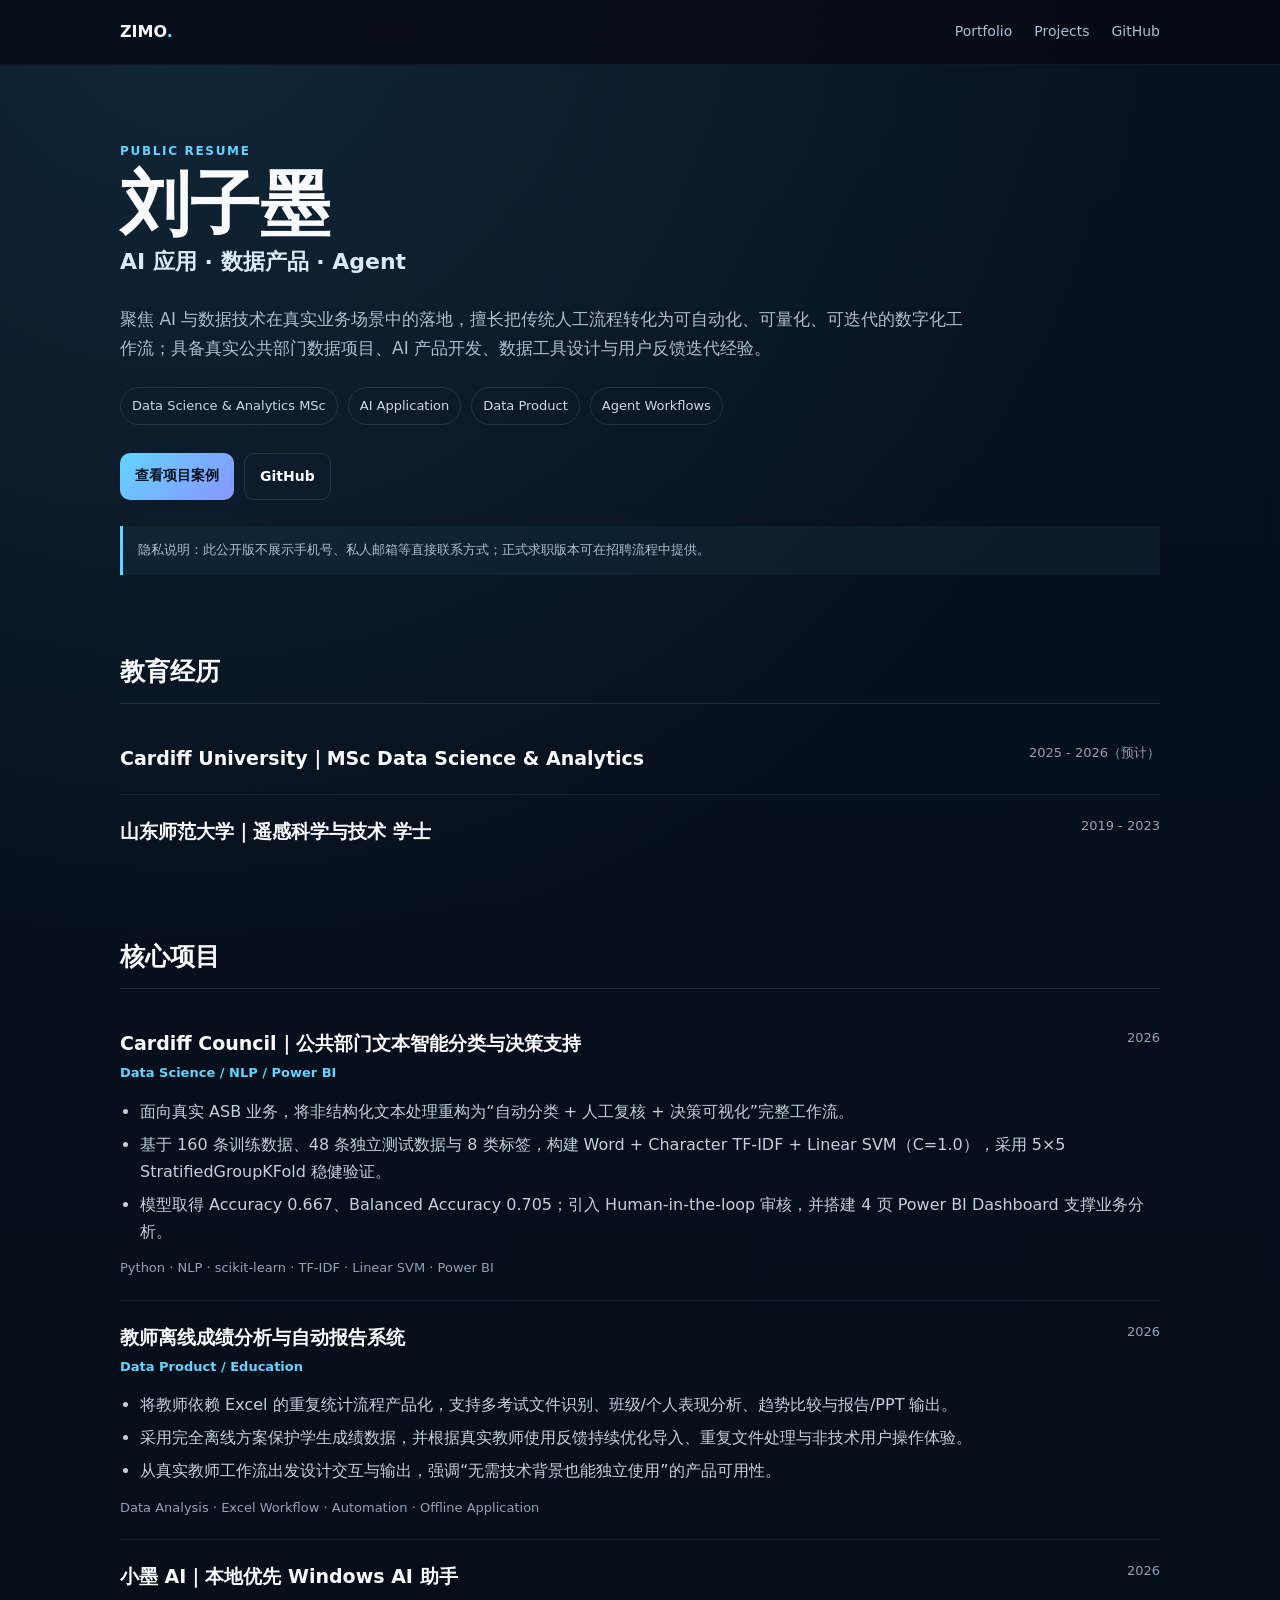
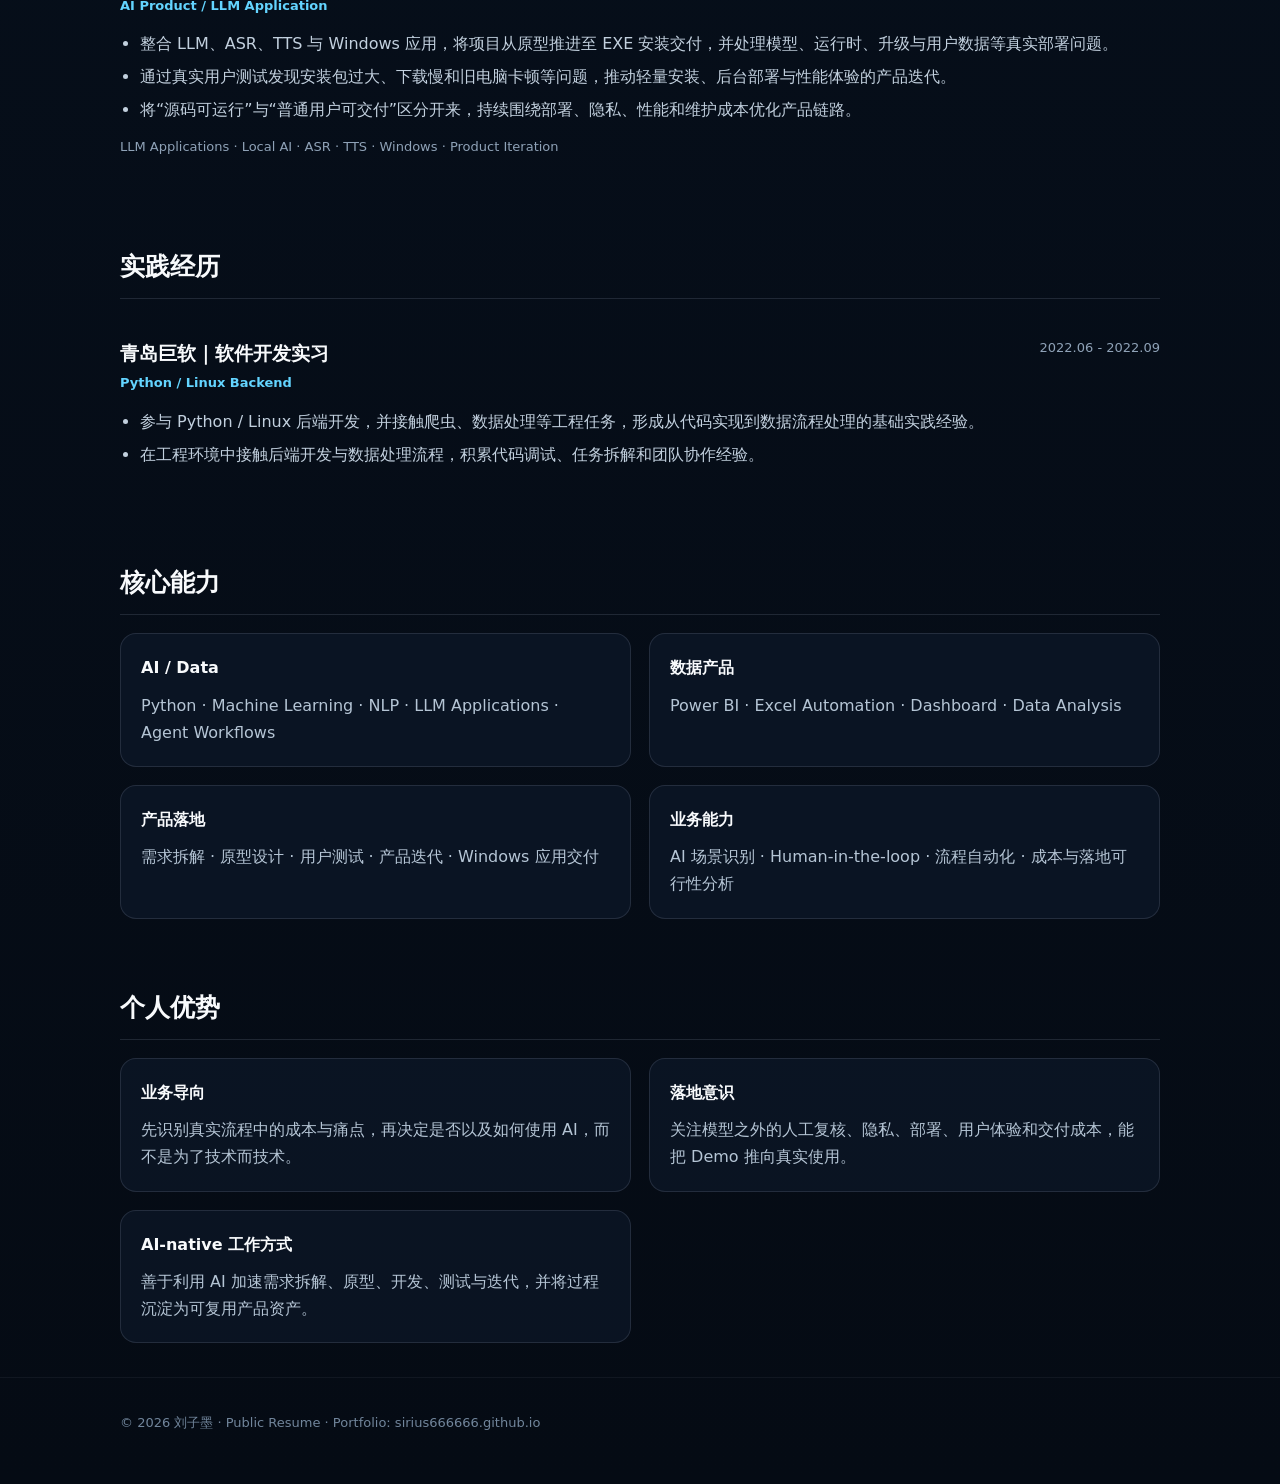
==== resume.html @ 736d96eb "Add public resume without phone or email" ====
<!doctype html>
<html lang="zh-CN">
<head>
<meta charset="utf-8" />
<meta name="viewport" content="width=device-width,initial-scale=1" />
<meta name="description" content="刘子墨公开版简历｜AI应用 · 数据产品 · Agent" />
<title>刘子墨｜Resume</title>
<style>
:root{--bg:#07111f;--panel:#0c1a2b;--line:rgba(148,163,184,.18);--text:#f8fafc;--muted:#aebed2;--accent:#63d4ff;--max:1040px}*{box-sizing:border-box}body{margin:0;color:var(--text);font-family:Inter,ui-sans-serif,system-ui,-apple-system,BlinkMacSystemFont,"Segoe UI","PingFang SC","Microsoft YaHei",sans-serif;background:radial-gradient(circle at 15% 0,rgba(99,212,255,.11),transparent 30%),linear-gradient(180deg,#07111f,#050b14);line-height:1.7}a{color:inherit;text-decoration:none}.wrap{width:min(var(--max),calc(100% - 36px));margin:auto}nav{position:sticky;top:0;z-index:10;background:rgba(5,11,20,.8);backdrop-filter:blur(14px);border-bottom:1px solid rgba(148,163,184,.08)}.nav{height:64px;display:flex;align-items:center;justify-content:space-between}.brand{font-weight:850}.brand span{color:var(--accent)}.links{display:flex;gap:22px;color:var(--muted);font-size:14px}.links a:hover{color:#fff}.hero{padding:76px 0 42px}.kicker{color:var(--accent);font-size:12px;font-weight:850;letter-spacing:.14em;text-transform:uppercase}.hero h1{font-size:clamp(44px,7vw,70px);margin:8px 0 4px;line-height:1}.role{font-size:22px;color:#dce9f7;font-weight:750}.summary{margin-top:24px;max-width:860px;color:var(--muted);font-size:17px}.meta{display:flex;flex-wrap:wrap;gap:10px;margin-top:24px}.pill{padding:7px 11px;border:1px solid var(--line);border-radius:999px;color:#cbd9e8;font-size:13px}.notice{margin:26px 0 0;padding:13px 15px;border-left:3px solid var(--accent);background:rgba(99,212,255,.05);color:#aebed2;font-size:13px}.section{padding:34px 0}.section h2{font-size:25px;margin:0 0 18px;border-bottom:1px solid var(--line);padding-bottom:10px}.item{padding:20px 0;border-bottom:1px solid rgba(148,163,184,.10)}.item:last-child{border-bottom:0}.item-head{display:flex;justify-content:space-between;gap:18px;align-items:start}.item h3{font-size:19px;margin:0}.sub{color:var(--accent);font-size:13px;font-weight:750;margin-top:3px}.date{color:#8fa2b7;font-size:13px;white-space:nowrap}.item ul{margin:13px 0 0;padding-left:20px;color:#c2d0de}.item li{margin:6px 0}.tech{margin-top:12px;color:#8fa2b7;font-size:13px}.two{display:grid;grid-template-columns:1fr 1fr;gap:18px}.box{padding:20px;border:1px solid var(--line);border-radius:16px;background:rgba(15,27,45,.58)}.box h3{margin:0 0 10px;font-size:16px}.box p{margin:0;color:#b5c5d5}.actions{display:flex;gap:10px;flex-wrap:wrap;margin-top:28px}.btn{padding:11px 15px;border-radius:10px;border:1px solid var(--line);font-weight:750;font-size:14px}.primary{background:linear-gradient(135deg,#63d4ff,#8994ff);color:#06111c;border:0}footer{padding:34px 0 50px;color:#71859b;font-size:13px;border-top:1px solid rgba(148,163,184,.08)}@media(max-width:720px){.item-head{display:block}.date{margin-top:4px}.two{grid-template-columns:1fr}.links{gap:14px}.hero{padding-top:54px}}
</style>
</head>
<body>
<nav><div class="wrap nav"><div class="brand">ZIMO<span>.</span></div><div class="links"><a href="index.html">Portfolio</a><a href="index.html#work">Projects</a><a href="https://github.com/Sirius666666" target="_blank" rel="noreferrer">GitHub</a></div></div></nav>
<main class="wrap">
<section class="hero">
<div class="kicker">Public Resume</div>
<h1>刘子墨</h1>
<div class="role">AI 应用 · 数据产品 · Agent</div>
<p class="summary">聚焦 AI 与数据技术在真实业务场景中的落地，擅长把传统人工流程转化为可自动化、可量化、可迭代的数字化工作流；具备真实公共部门数据项目、AI 产品开发、数据工具设计与用户反馈迭代经验。</p>
<div class="meta"><span class="pill">Data Science & Analytics MSc</span><span class="pill">AI Application</span><span class="pill">Data Product</span><span class="pill">Agent Workflows</span></div>
<div class="actions"><a class="btn primary" href="index.html#work">查看项目案例</a><a class="btn" href="https://github.com/Sirius666666" target="_blank" rel="noreferrer">GitHub</a></div>
<div class="notice">隐私说明：此公开版不展示手机号、私人邮箱等直接联系方式；正式求职版本可在招聘流程中提供。</div>
</section>
<section class="section"><h2>教育经历</h2>
<div class="item"><div class="item-head"><div><h3>Cardiff University｜MSc Data Science & Analytics</h3></div><div class="date">2025 - 2026（预计）</div></div></div>
<div class="item"><div class="item-head"><div><h3>山东师范大学｜遥感科学与技术 学士</h3></div><div class="date">2019 - 2023</div></div></div>
</section>
<section class="section"><h2>核心项目</h2>
<div class="item"><div class="item-head"><div><h3>Cardiff Council｜公共部门文本智能分类与决策支持</h3><div class="sub">Data Science / NLP / Power BI</div></div><div class="date">2026</div></div><ul><li>面向真实 ASB 业务，将非结构化文本处理重构为“自动分类 + 人工复核 + 决策可视化”完整工作流。</li><li>基于 160 条训练数据、48 条独立测试数据与 8 类标签，构建 Word + Character TF-IDF + Linear SVM（C=1.0），采用 5×5 StratifiedGroupKFold 稳健验证。</li><li>模型取得 Accuracy 0.667、Balanced Accuracy 0.705；引入 Human-in-the-loop 审核，并搭建 4 页 Power BI Dashboard 支撑业务分析。</li></ul><div class="tech">Python · NLP · scikit-learn · TF-IDF · Linear SVM · Power BI</div></div>
<div class="item"><div class="item-head"><div><h3>教师离线成绩分析与自动报告系统</h3><div class="sub">Data Product / Education</div></div><div class="date">2026</div></div><ul><li>将教师依赖 Excel 的重复统计流程产品化，支持多考试文件识别、班级/个人表现分析、趋势比较与报告/PPT 输出。</li><li>采用完全离线方案保护学生成绩数据，并根据真实教师使用反馈持续优化导入、重复文件处理与非技术用户操作体验。</li><li>从真实教师工作流出发设计交互与输出，强调“无需技术背景也能独立使用”的产品可用性。</li></ul><div class="tech">Data Analysis · Excel Workflow · Automation · Offline Application</div></div>
<div class="item"><div class="item-head"><div><h3>小墨 AI｜本地优先 Windows AI 助手</h3><div class="sub">AI Product / LLM Application</div></div><div class="date">2026</div></div><ul><li>整合 LLM、ASR、TTS 与 Windows 应用，将项目从原型推进至 EXE 安装交付，并处理模型、运行时、升级与用户数据等真实部署问题。</li><li>通过真实用户测试发现安装包过大、下载慢和旧电脑卡顿等问题，推动轻量安装、后台部署与性能体验的产品迭代。</li><li>将“源码可运行”与“普通用户可交付”区分开来，持续围绕部署、隐私、性能和维护成本优化产品链路。</li></ul><div class="tech">LLM Applications · Local AI · ASR · TTS · Windows · Product Iteration</div></div>
</section>
<section class="section"><h2>实践经历</h2><div class="item"><div class="item-head"><div><h3>青岛巨软｜软件开发实习</h3><div class="sub">Python / Linux Backend</div></div><div class="date">2022.06 - 2022.09</div></div><ul><li>参与 Python / Linux 后端开发，并接触爬虫、数据处理等工程任务，形成从代码实现到数据流程处理的基础实践经验。</li><li>在工程环境中接触后端开发与数据处理流程，积累代码调试、任务拆解和团队协作经验。</li></ul></div></section>
<section class="section"><h2>核心能力</h2><div class="two"><div class="box"><h3>AI / Data</h3><p>Python · Machine Learning · NLP · LLM Applications · Agent Workflows</p></div><div class="box"><h3>数据产品</h3><p>Power BI · Excel Automation · Dashboard · Data Analysis</p></div><div class="box"><h3>产品落地</h3><p>需求拆解 · 原型设计 · 用户测试 · 产品迭代 · Windows 应用交付</p></div><div class="box"><h3>业务能力</h3><p>AI 场景识别 · Human-in-the-loop · 流程自动化 · 成本与落地可行性分析</p></div></div></section>
<section class="section"><h2>个人优势</h2><div class="two"><div class="box"><h3>业务导向</h3><p>先识别真实流程中的成本与痛点，再决定是否以及如何使用 AI，而不是为了技术而技术。</p></div><div class="box"><h3>落地意识</h3><p>关注模型之外的人工复核、隐私、部署、用户体验和交付成本，能把 Demo 推向真实使用。</p></div><div class="box"><h3>AI-native 工作方式</h3><p>善于利用 AI 加速需求拆解、原型、开发、测试与迭代，并将过程沉淀为可复用产品资产。</p></div></div></section>
</main><footer><div class="wrap">© 2026 刘子墨 · Public Resume · Portfolio: sirius666666.github.io</div></footer>
</body></html>
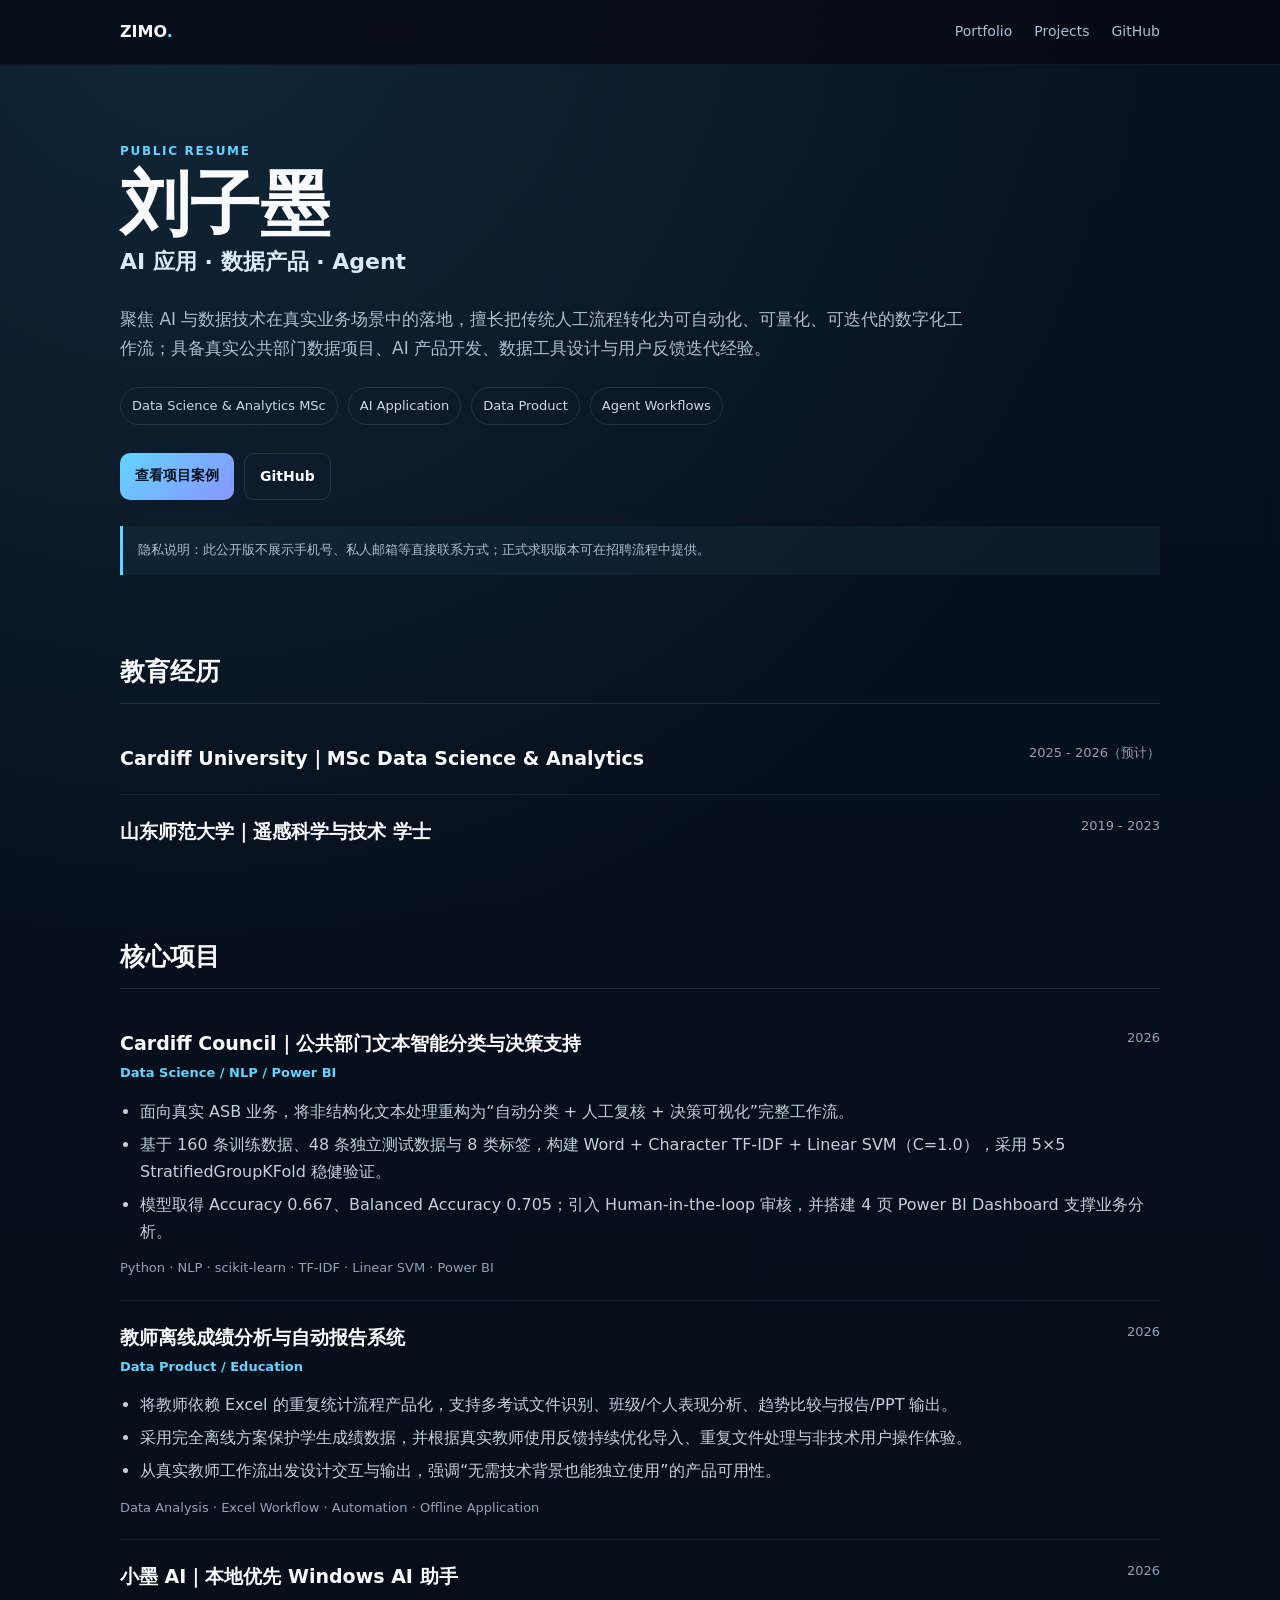
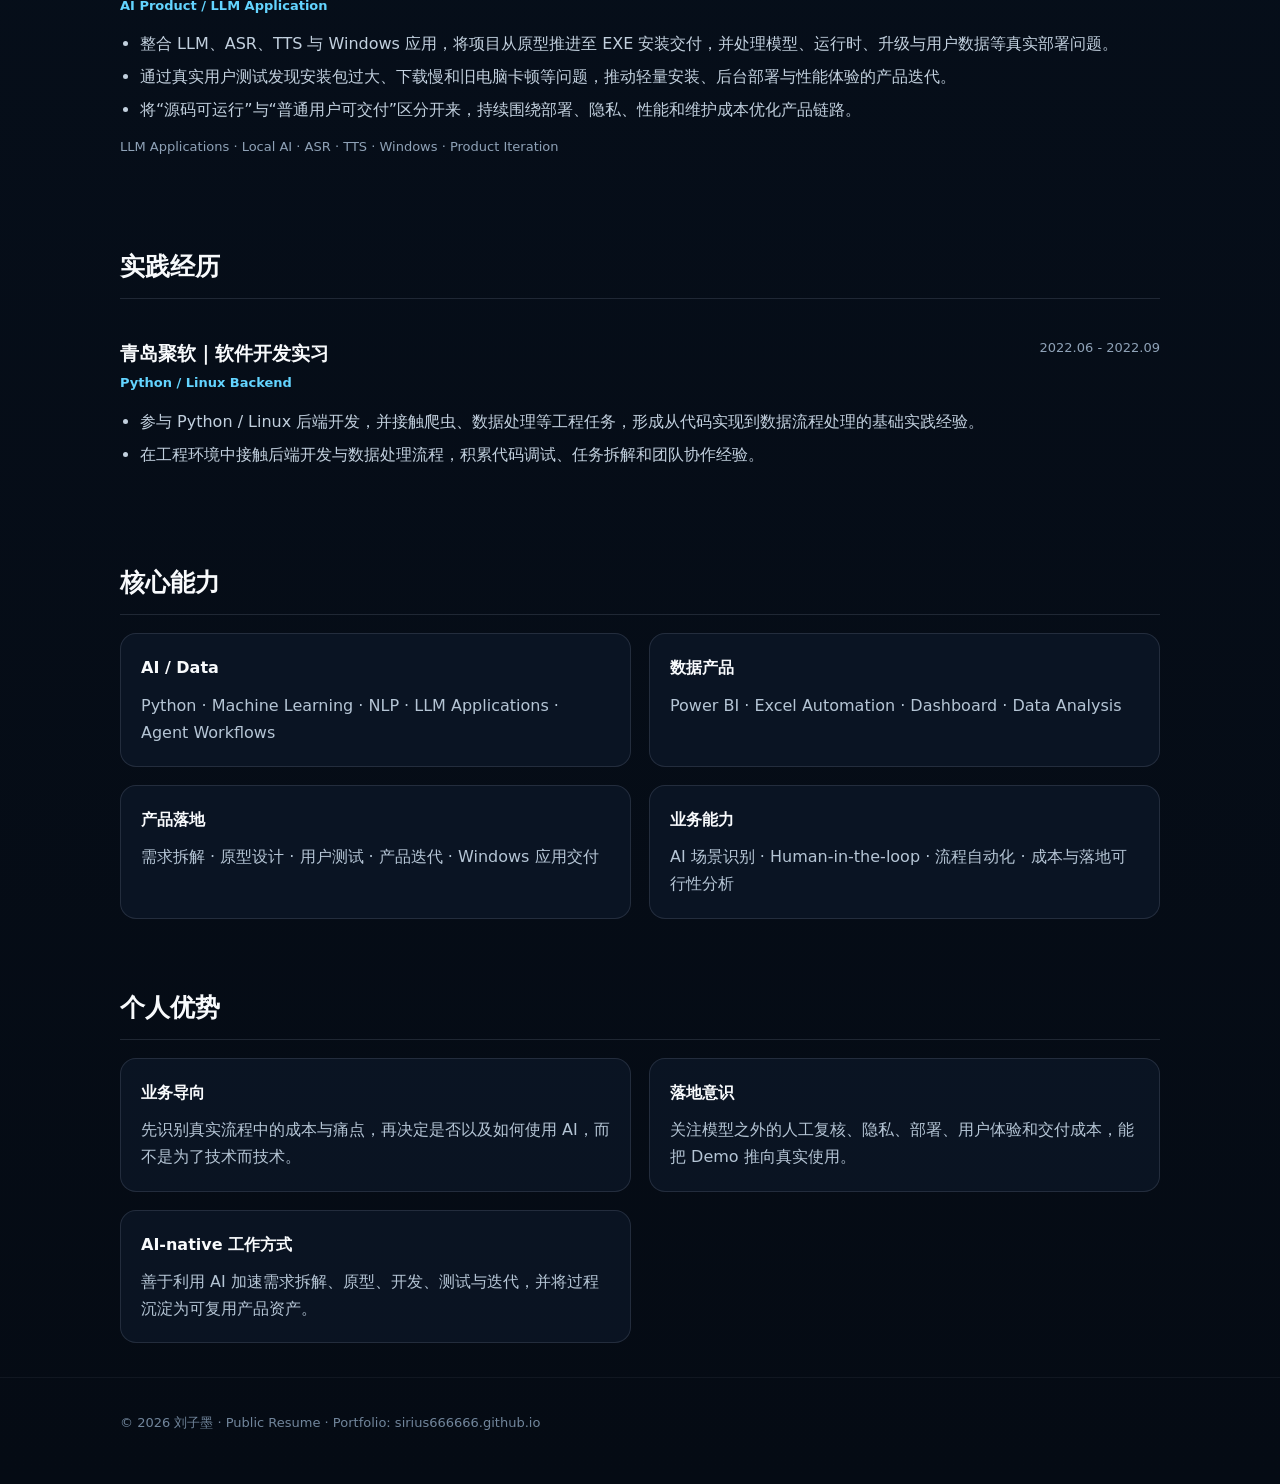
==== commit 09eefde9: "Correct internship company name to 聚软" ====
--- a/resume.html
+++ b/resume.html
@@ -30,7 +30,7 @@
 <div class="item"><div class="item-head"><div><h3>教师离线成绩分析与自动报告系统</h3><div class="sub">Data Product / Education</div></div><div class="date">2026</div></div><ul><li>将教师依赖 Excel 的重复统计流程产品化，支持多考试文件识别、班级/个人表现分析、趋势比较与报告/PPT 输出。</li><li>采用完全离线方案保护学生成绩数据，并根据真实教师使用反馈持续优化导入、重复文件处理与非技术用户操作体验。</li><li>从真实教师工作流出发设计交互与输出，强调“无需技术背景也能独立使用”的产品可用性。</li></ul><div class="tech">Data Analysis · Excel Workflow · Automation · Offline Application</div></div>
 <div class="item"><div class="item-head"><div><h3>小墨 AI｜本地优先 Windows AI 助手</h3><div class="sub">AI Product / LLM Application</div></div><div class="date">2026</div></div><ul><li>整合 LLM、ASR、TTS 与 Windows 应用，将项目从原型推进至 EXE 安装交付，并处理模型、运行时、升级与用户数据等真实部署问题。</li><li>通过真实用户测试发现安装包过大、下载慢和旧电脑卡顿等问题，推动轻量安装、后台部署与性能体验的产品迭代。</li><li>将“源码可运行”与“普通用户可交付”区分开来，持续围绕部署、隐私、性能和维护成本优化产品链路。</li></ul><div class="tech">LLM Applications · Local AI · ASR · TTS · Windows · Product Iteration</div></div>
 </section>
-<section class="section"><h2>实践经历</h2><div class="item"><div class="item-head"><div><h3>青岛巨软｜软件开发实习</h3><div class="sub">Python / Linux Backend</div></div><div class="date">2022.06 - 2022.09</div></div><ul><li>参与 Python / Linux 后端开发，并接触爬虫、数据处理等工程任务，形成从代码实现到数据流程处理的基础实践经验。</li><li>在工程环境中接触后端开发与数据处理流程，积累代码调试、任务拆解和团队协作经验。</li></ul></div></section>
+<section class="section"><h2>实践经历</h2><div class="item"><div class="item-head"><div><h3>青岛聚软｜软件开发实习</h3><div class="sub">Python / Linux Backend</div></div><div class="date">2022.06 - 2022.09</div></div><ul><li>参与 Python / Linux 后端开发，并接触爬虫、数据处理等工程任务，形成从代码实现到数据流程处理的基础实践经验。</li><li>在工程环境中接触后端开发与数据处理流程，积累代码调试、任务拆解和团队协作经验。</li></ul></div></section>
 <section class="section"><h2>核心能力</h2><div class="two"><div class="box"><h3>AI / Data</h3><p>Python · Machine Learning · NLP · LLM Applications · Agent Workflows</p></div><div class="box"><h3>数据产品</h3><p>Power BI · Excel Automation · Dashboard · Data Analysis</p></div><div class="box"><h3>产品落地</h3><p>需求拆解 · 原型设计 · 用户测试 · 产品迭代 · Windows 应用交付</p></div><div class="box"><h3>业务能力</h3><p>AI 场景识别 · Human-in-the-loop · 流程自动化 · 成本与落地可行性分析</p></div></div></section>
 <section class="section"><h2>个人优势</h2><div class="two"><div class="box"><h3>业务导向</h3><p>先识别真实流程中的成本与痛点，再决定是否以及如何使用 AI，而不是为了技术而技术。</p></div><div class="box"><h3>落地意识</h3><p>关注模型之外的人工复核、隐私、部署、用户体验和交付成本，能把 Demo 推向真实使用。</p></div><div class="box"><h3>AI-native 工作方式</h3><p>善于利用 AI 加速需求拆解、原型、开发、测试与迭代，并将过程沉淀为可复用产品资产。</p></div></div></section>
 </main><footer><div class="wrap">© 2026 刘子墨 · Public Resume · Portfolio: sirius666666.github.io</div></footer>
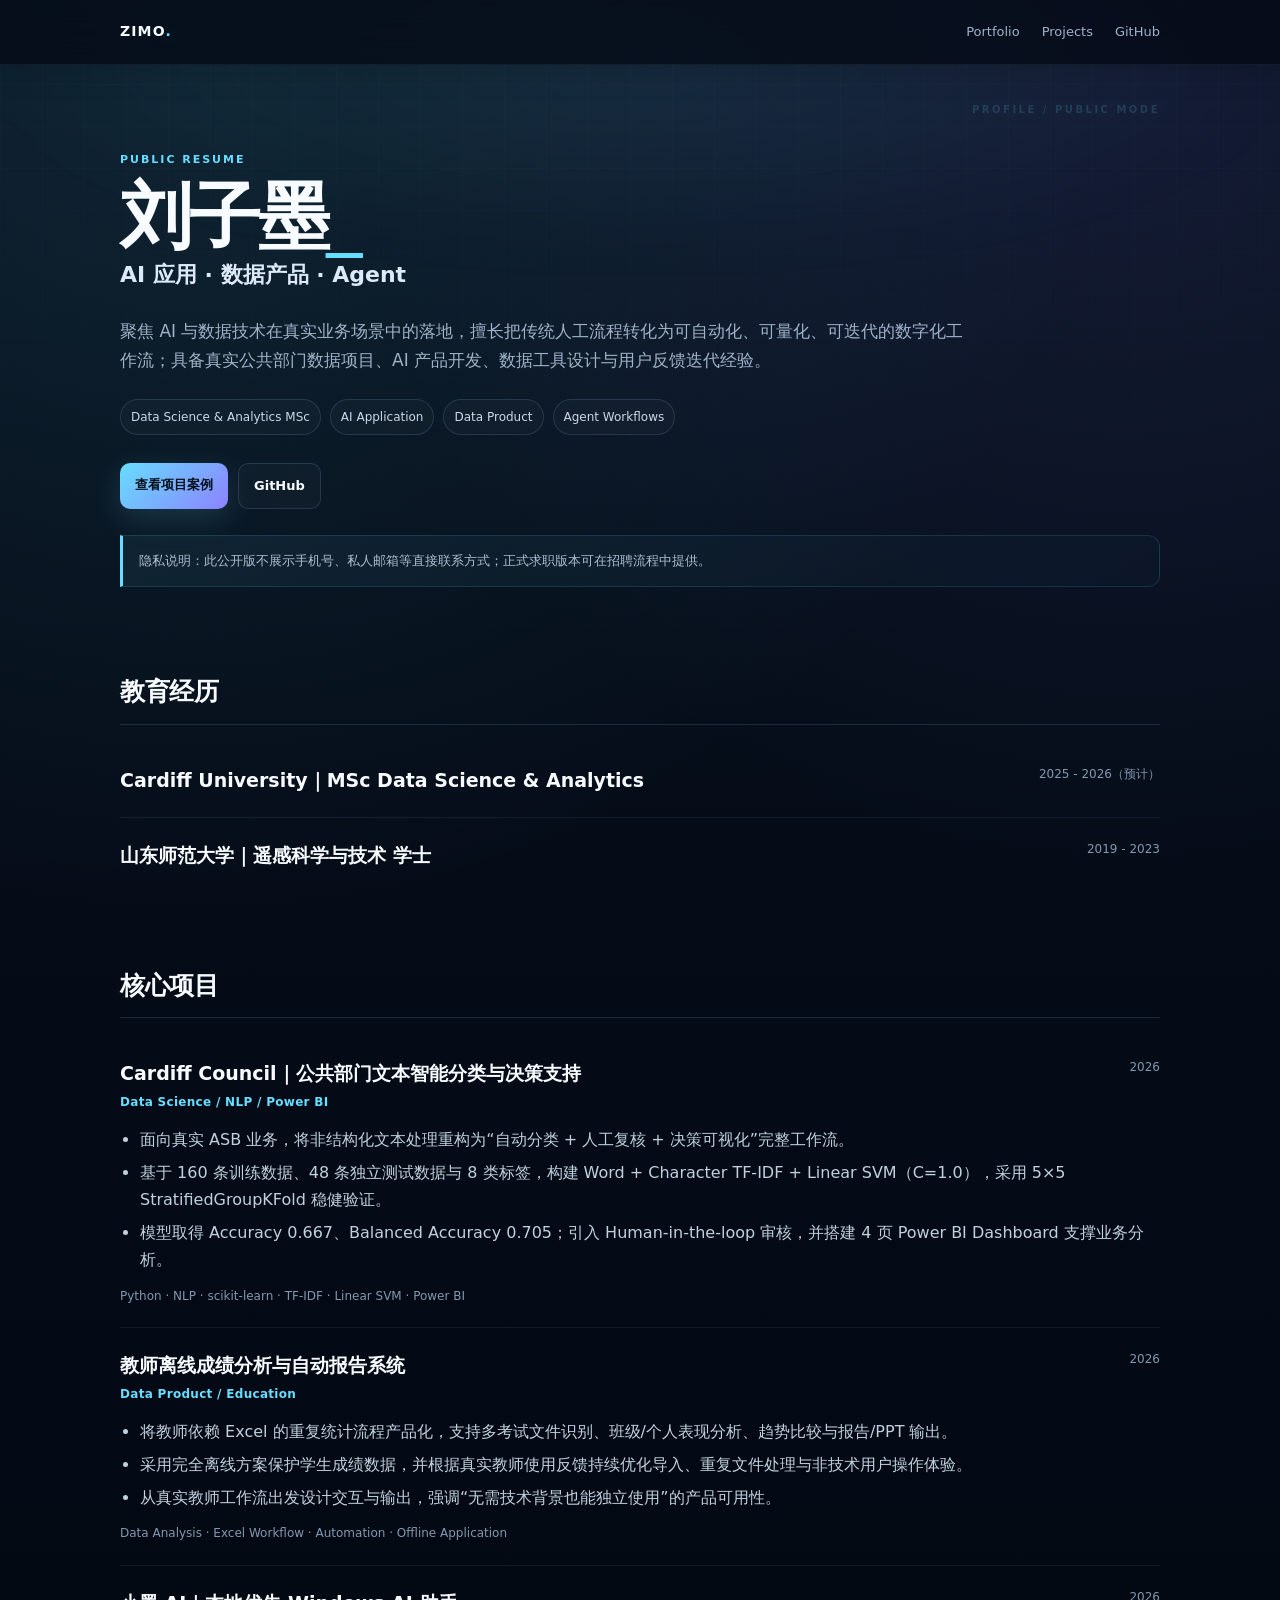
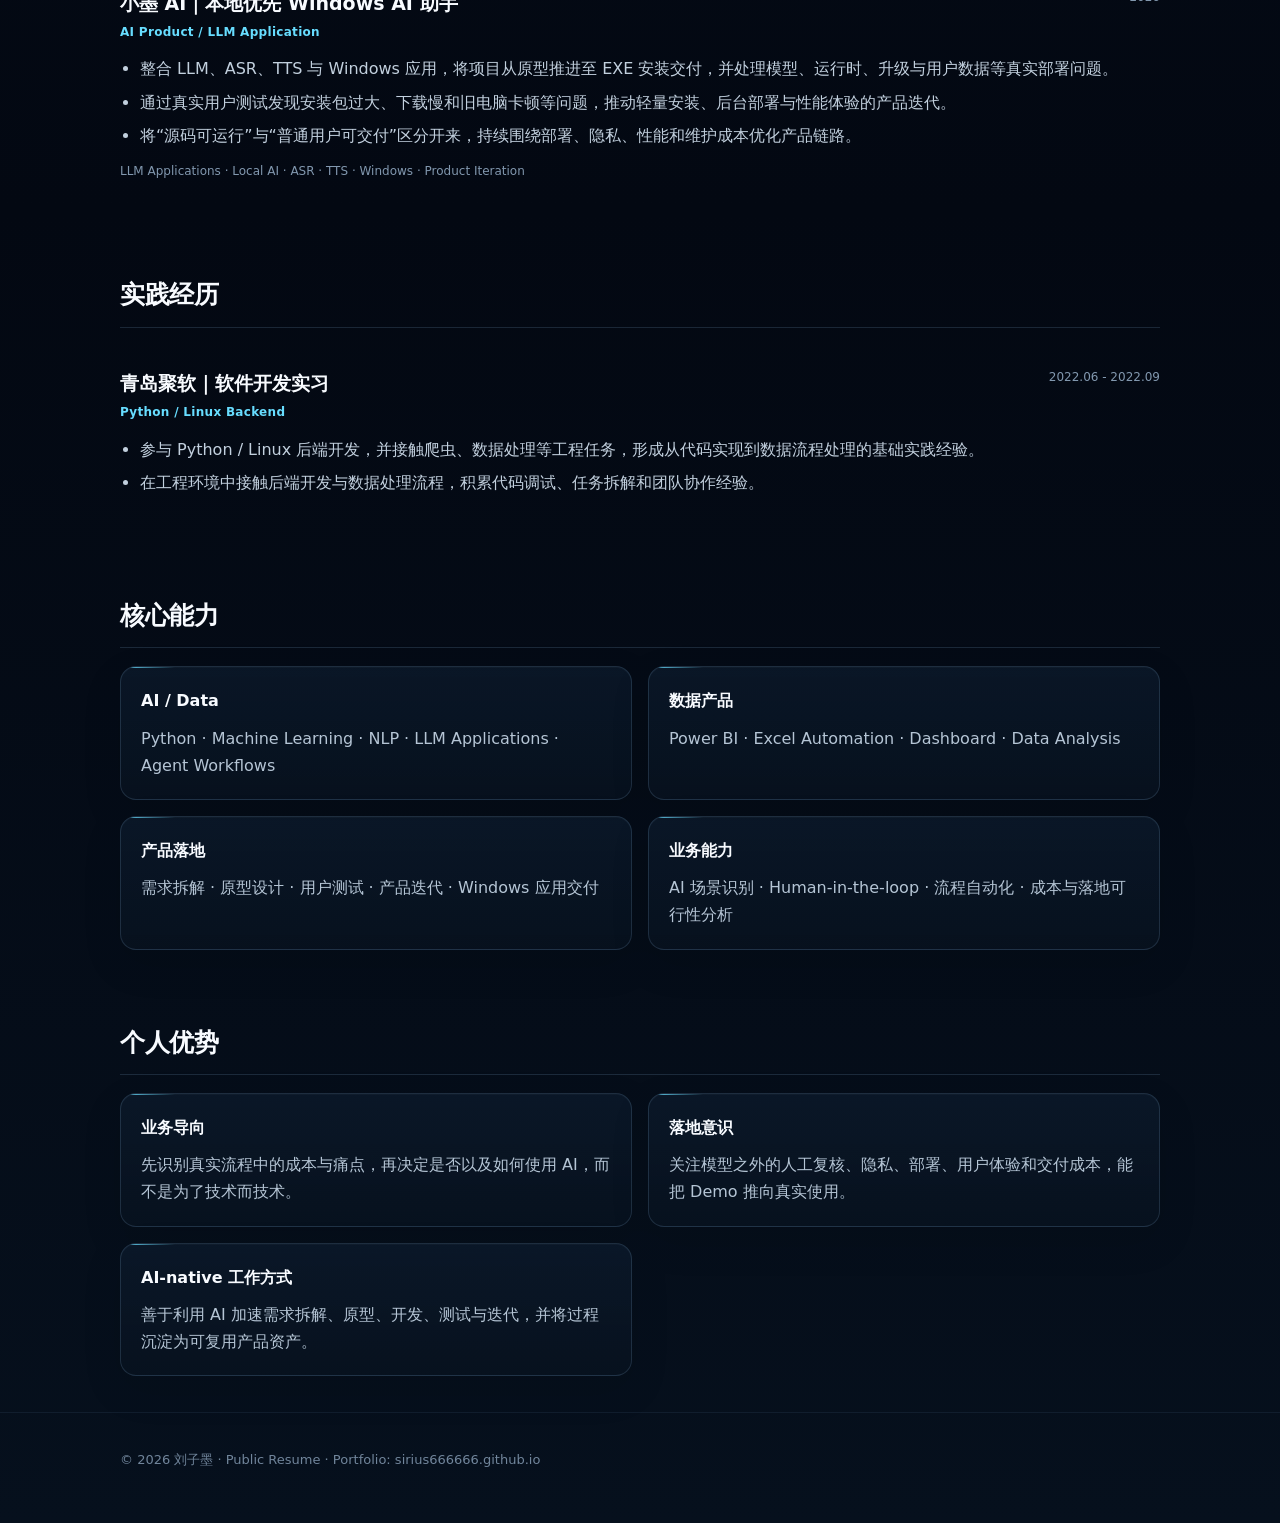
==== commit f6aa9da7: "Bring public resume into the upgraded portfolio technology visual system" ====
--- a/resume.html
+++ b/resume.html
@@ -6,7 +6,7 @@
 <meta name="description" content="刘子墨公开版简历｜AI应用 · 数据产品 · Agent" />
 <title>刘子墨｜Resume</title>
 <style>
-:root{--bg:#07111f;--panel:#0c1a2b;--line:rgba(148,163,184,.18);--text:#f8fafc;--muted:#aebed2;--accent:#63d4ff;--max:1040px}*{box-sizing:border-box}body{margin:0;color:var(--text);font-family:Inter,ui-sans-serif,system-ui,-apple-system,BlinkMacSystemFont,"Segoe UI","PingFang SC","Microsoft YaHei",sans-serif;background:radial-gradient(circle at 15% 0,rgba(99,212,255,.11),transparent 30%),linear-gradient(180deg,#07111f,#050b14);line-height:1.7}a{color:inherit;text-decoration:none}.wrap{width:min(var(--max),calc(100% - 36px));margin:auto}nav{position:sticky;top:0;z-index:10;background:rgba(5,11,20,.8);backdrop-filter:blur(14px);border-bottom:1px solid rgba(148,163,184,.08)}.nav{height:64px;display:flex;align-items:center;justify-content:space-between}.brand{font-weight:850}.brand span{color:var(--accent)}.links{display:flex;gap:22px;color:var(--muted);font-size:14px}.links a:hover{color:#fff}.hero{padding:76px 0 42px}.kicker{color:var(--accent);font-size:12px;font-weight:850;letter-spacing:.14em;text-transform:uppercase}.hero h1{font-size:clamp(44px,7vw,70px);margin:8px 0 4px;line-height:1}.role{font-size:22px;color:#dce9f7;font-weight:750}.summary{margin-top:24px;max-width:860px;color:var(--muted);font-size:17px}.meta{display:flex;flex-wrap:wrap;gap:10px;margin-top:24px}.pill{padding:7px 11px;border:1px solid var(--line);border-radius:999px;color:#cbd9e8;font-size:13px}.notice{margin:26px 0 0;padding:13px 15px;border-left:3px solid var(--accent);background:rgba(99,212,255,.05);color:#aebed2;font-size:13px}.section{padding:34px 0}.section h2{font-size:25px;margin:0 0 18px;border-bottom:1px solid var(--line);padding-bottom:10px}.item{padding:20px 0;border-bottom:1px solid rgba(148,163,184,.10)}.item:last-child{border-bottom:0}.item-head{display:flex;justify-content:space-between;gap:18px;align-items:start}.item h3{font-size:19px;margin:0}.sub{color:var(--accent);font-size:13px;font-weight:750;margin-top:3px}.date{color:#8fa2b7;font-size:13px;white-space:nowrap}.item ul{margin:13px 0 0;padding-left:20px;color:#c2d0de}.item li{margin:6px 0}.tech{margin-top:12px;color:#8fa2b7;font-size:13px}.two{display:grid;grid-template-columns:1fr 1fr;gap:18px}.box{padding:20px;border:1px solid var(--line);border-radius:16px;background:rgba(15,27,45,.58)}.box h3{margin:0 0 10px;font-size:16px}.box p{margin:0;color:#b5c5d5}.actions{display:flex;gap:10px;flex-wrap:wrap;margin-top:28px}.btn{padding:11px 15px;border-radius:10px;border:1px solid var(--line);font-weight:750;font-size:14px}.primary{background:linear-gradient(135deg,#63d4ff,#8994ff);color:#06111c;border:0}footer{padding:34px 0 50px;color:#71859b;font-size:13px;border-top:1px solid rgba(148,163,184,.08)}@media(max-width:720px){.item-head{display:block}.date{margin-top:4px}.two{grid-template-columns:1fr}.links{gap:14px}.hero{padding-top:54px}}
+:root{--bg:#06101d;--bg2:#030812;--panel:rgba(12,27,45,.72);--line:rgba(133,175,214,.18);--text:#f8fbff;--muted:#9fb2c8;--accent:#67ddff;--accent2:#8c82ff;--max:1040px;--shadow:0 24px 70px rgba(0,0,0,.26)}*{box-sizing:border-box}html{scroll-behavior:smooth}body{margin:0;color:var(--text);font-family:Inter,ui-sans-serif,system-ui,-apple-system,BlinkMacSystemFont,"Segoe UI","PingFang SC","Microsoft YaHei",sans-serif;background:radial-gradient(circle at 15% 0,rgba(103,221,255,.11),transparent 28%),radial-gradient(circle at 88% 3%,rgba(140,130,255,.11),transparent 24%),linear-gradient(180deg,var(--bg),var(--bg2) 58%,var(--bg));line-height:1.7;position:relative;overflow-x:hidden}body:before{content:"";position:fixed;inset:0;z-index:-2;pointer-events:none;background-image:linear-gradient(rgba(103,221,255,.033) 1px,transparent 1px),linear-gradient(90deg,rgba(103,221,255,.033) 1px,transparent 1px);background-size:42px 42px;mask-image:linear-gradient(to bottom,rgba(0,0,0,.68),transparent 78%)}body:after{content:"";position:fixed;left:-10%;right:-10%;top:-130px;height:400px;z-index:-1;pointer-events:none;background:radial-gradient(ellipse at center,rgba(103,221,255,.07),transparent 62%);filter:blur(42px)}a{color:inherit;text-decoration:none}.wrap{width:min(var(--max),calc(100% - 36px));margin:auto}nav{position:sticky;top:0;z-index:10;background:rgba(3,8,18,.72);backdrop-filter:blur(18px);border-bottom:1px solid rgba(133,175,214,.09);box-shadow:0 8px 30px rgba(0,0,0,.12)}.nav{height:64px;display:flex;align-items:center;justify-content:space-between}.brand{font-weight:900;letter-spacing:.08em;font-size:14px}.brand span{color:var(--accent);text-shadow:0 0 16px rgba(103,221,255,.68)}.links{display:flex;gap:22px;color:var(--muted);font-size:13px}.links a{position:relative;padding:4px 0}.links a:after{content:"";position:absolute;left:0;right:100%;bottom:0;height:1px;background:linear-gradient(90deg,var(--accent),var(--accent2));transition:.22s}.links a:hover{color:#fff}.links a:hover:after{right:0}.hero{padding:86px 0 48px;position:relative}.hero:before{content:"PROFILE / PUBLIC MODE";position:absolute;right:0;top:36px;color:rgba(103,221,255,.16);font-size:10px;letter-spacing:.25em;font-weight:850}.kicker{color:var(--accent);font-size:11px;font-weight:850;letter-spacing:.18em;text-transform:uppercase}.hero h1{font-size:clamp(46px,7vw,72px);margin:10px 0 4px;line-height:1;letter-spacing:-.045em}.hero h1:after{content:"_";color:var(--accent);font-weight:500;animation:blink 1.05s steps(1) infinite}@keyframes blink{50%{opacity:0}}.role{font-size:22px;color:#dce9f7;font-weight:780}.summary{margin-top:24px;max-width:860px;color:var(--muted);font-size:17px}.meta{display:flex;flex-wrap:wrap;gap:9px;margin-top:24px}.pill{padding:7px 10px;border:1px solid var(--line);border-radius:999px;color:#cbd9e8;font-size:12px;background:rgba(255,255,255,.025)}.notice{margin:26px 0 0;padding:14px 16px;border:1px solid rgba(103,221,255,.14);border-left:3px solid var(--accent);background:linear-gradient(90deg,rgba(103,221,255,.065),rgba(103,221,255,.02));color:#aebed2;font-size:13px;border-radius:0 12px 12px 0}.section{padding:36px 0}.section h2{font-size:25px;margin:0 0 18px;border-bottom:1px solid var(--line);padding-bottom:10px;letter-spacing:-.02em}.item{padding:21px 0;border-bottom:1px solid rgba(133,175,214,.10)}.item:last-child{border-bottom:0}.item-head{display:flex;justify-content:space-between;gap:18px;align-items:start}.item h3{font-size:19px;margin:0}.sub{color:var(--accent);font-size:12px;font-weight:800;margin-top:3px;letter-spacing:.025em}.date{color:#8298af;font-size:12px;white-space:nowrap}.item ul{margin:13px 0 0;padding-left:20px;color:#c2d0de}.item li{margin:6px 0}.tech{margin-top:12px;color:#8298af;font-size:12px}.two{display:grid;grid-template-columns:1fr 1fr;gap:16px}.box{position:relative;overflow:hidden;padding:20px;border:1px solid var(--line);border-radius:16px;background:linear-gradient(180deg,var(--panel),rgba(8,18,31,.85));box-shadow:inset 0 1px rgba(255,255,255,.025),0 14px 40px rgba(0,0,0,.10);transition:.22s}.box:before{content:"";position:absolute;left:0;top:0;width:54px;height:1px;background:linear-gradient(90deg,var(--accent),transparent)}.box:hover{transform:translateY(-3px);border-color:rgba(103,221,255,.30);box-shadow:var(--shadow)}.box h3{margin:0 0 10px;font-size:16px}.box p{margin:0;color:#b5c5d5}.actions{display:flex;gap:10px;flex-wrap:wrap;margin-top:28px}.btn{padding:11px 15px;border-radius:10px;border:1px solid var(--line);font-weight:800;font-size:13px;background:rgba(255,255,255,.025);transition:.22s}.btn:hover{transform:translateY(-2px);border-color:rgba(103,221,255,.32)}.primary{background:linear-gradient(135deg,var(--accent),var(--accent2));color:#06111c;border:0;box-shadow:0 10px 30px rgba(103,221,255,.16)}footer{padding:36px 0 52px;color:#71859b;font-size:13px;border-top:1px solid rgba(133,175,214,.09)}@media(max-width:720px){.item-head{display:block}.date{margin-top:4px}.two{grid-template-columns:1fr}.links{gap:14px}.hero{padding-top:60px}.hero:before{display:none}}
 </style>
 </head>
 <body>
